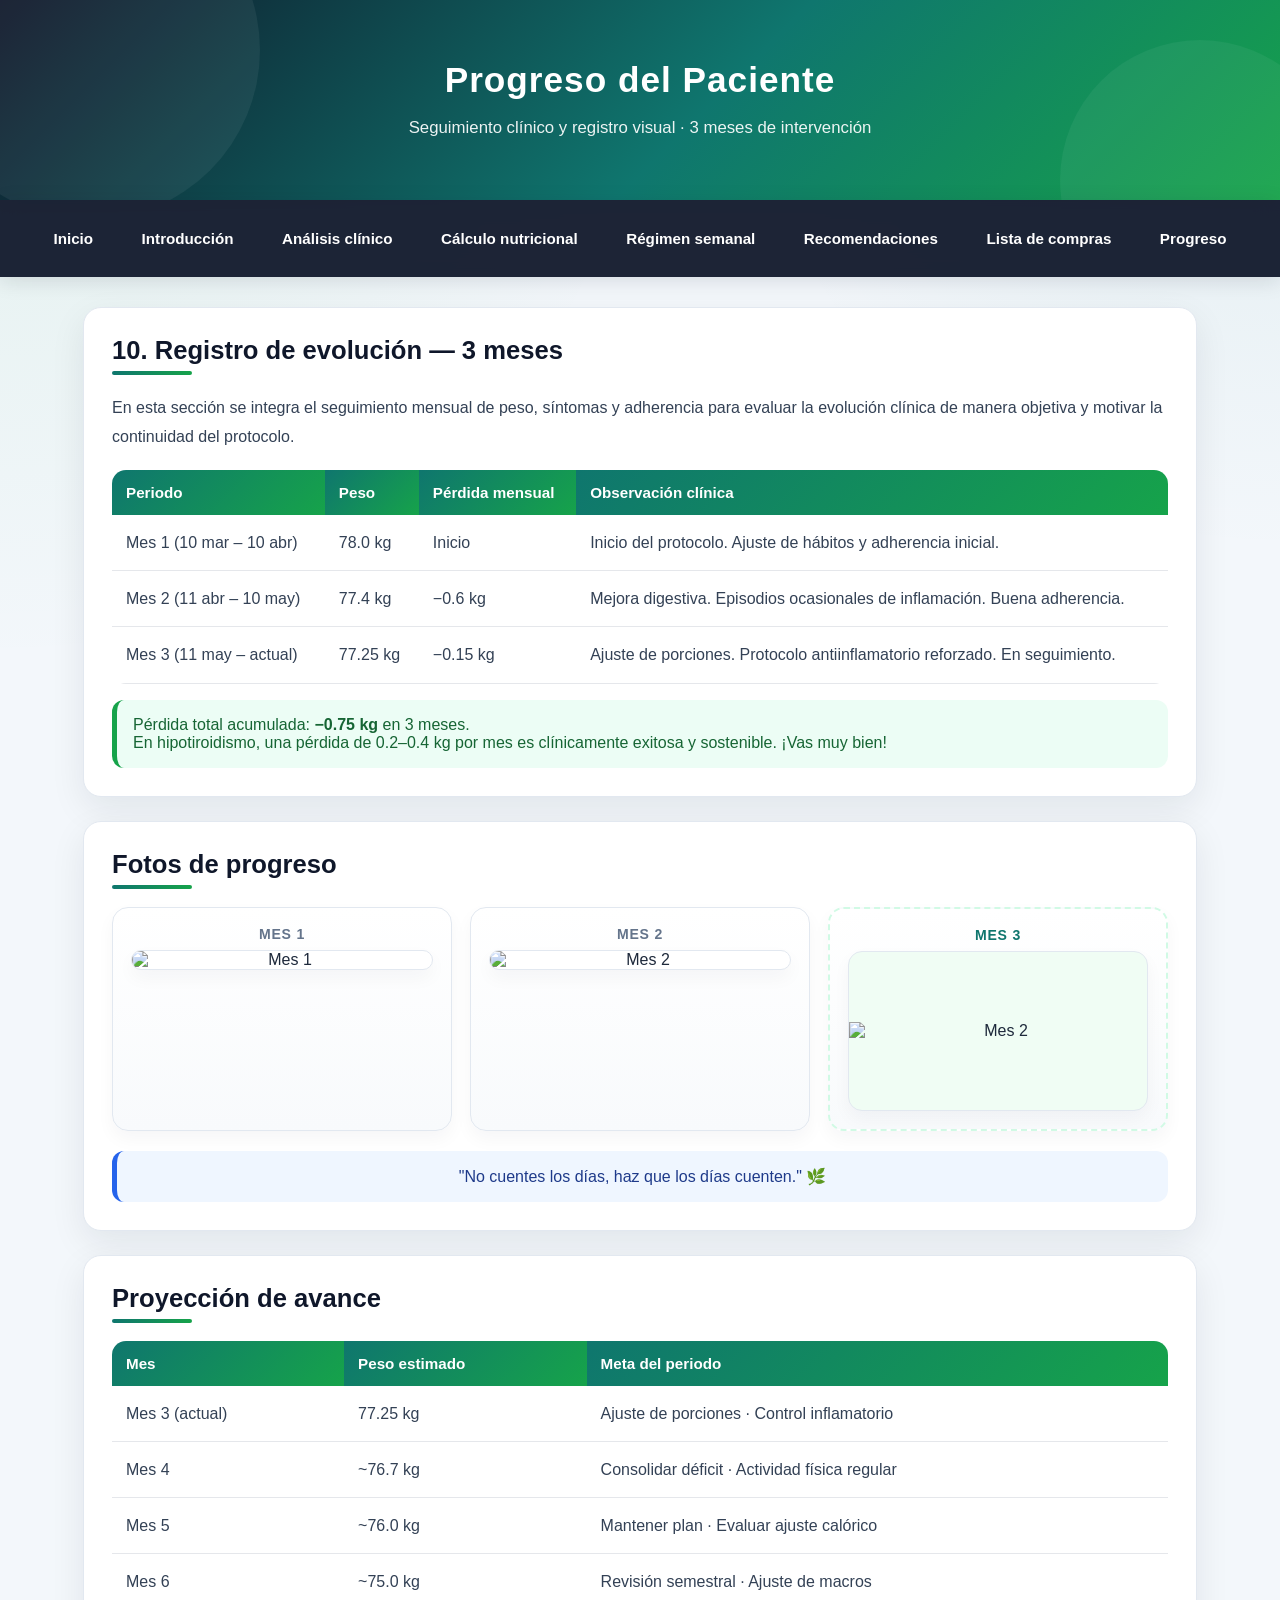
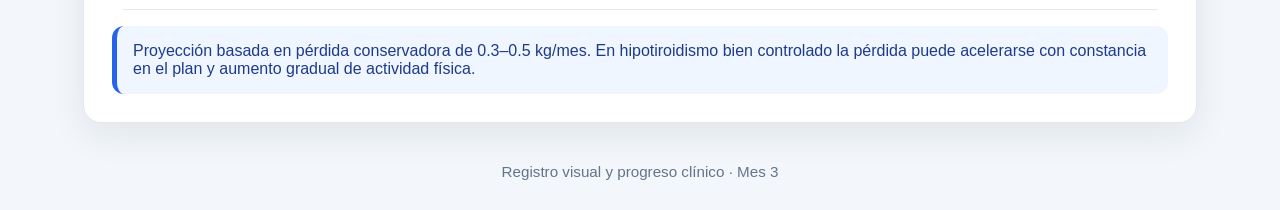
==== progreso.html @ e20f90f9 "Add files via upload" ====
<!DOCTYPE html>
<html lang="es">
<head>
    <meta charset="UTF-8">
    <meta name="viewport" content="width=device-width, initial-scale=1.0">
    <title>Progreso y Registro Visual — Mes 3</title>
    <link rel="stylesheet" href="estilos.css">
</head>
<body>

<header>
    <h1>Progreso del Paciente</h1>
    <p>Seguimiento clínico y registro visual · 3 meses de intervención</p>
</header>

<nav>
    <a href="index.html">Inicio</a>
    <a href="introduccion.html">Introducción</a>
    <a href="analisis.html">Análisis clínico</a>
    <a href="calculo.html">Cálculo nutricional</a>
    <a href="menu.html">Régimen semanal</a>
    <a href="recomendaciones.html">Recomendaciones</a>
    <a href="compras.html">Lista de compras</a>
    <a href="progreso.html">Progreso</a>
</nav>

<main>

    <div class="section-box">
        <h2>10. Registro de evolución — 3 meses</h2>
        <p>
            En esta sección se integra el seguimiento mensual de peso, síntomas y adherencia para evaluar
            la evolución clínica de manera objetiva y motivar la continuidad del protocolo.
        </p>

        <table>
            <tr>
                <th>Periodo</th>
                <th>Peso</th>
                <th>Pérdida mensual</th>
                <th>Observación clínica</th>
            </tr>
            <tr>
                <td>Mes 1 (10 mar – 10 abr)</td>
                <td>78.0 kg</td>
                <td>Inicio</td>
                <td>Inicio del protocolo. Ajuste de hábitos y adherencia inicial.</td>
            </tr>
            <tr>
                <td>Mes 2 (11 abr – 10 may)</td>
                <td>77.4 kg</td>
                <td>−0.6 kg</td>
                <td>Mejora digestiva. Episodios ocasionales de inflamación. Buena adherencia.</td>
            </tr>
            <tr>
                <td>Mes 3 (11 may – actual)</td>
                <td>77.25 kg</td>
                <td>−0.15 kg</td>
                <td>Ajuste de porciones. Protocolo antiinflamatorio reforzado. En seguimiento.</td>
            </tr>
        </table>

        <div class="success">
            Pérdida total acumulada: <strong>−0.75 kg</strong> en 3 meses.<br>
            En hipotiroidismo, una pérdida de 0.2–0.4 kg por mes es clínicamente exitosa y sostenible. ¡Vas muy bien!
        </div>
    </div>

    <div class="section-box">
        <h2>Fotos de progreso</h2>

        <div class="grid" style="justify-content: center;">
            <div class="card" style="text-align: center;">
                <strong>MES 1</strong>
                <div class="image-box">
                    <img src="AVANCE/AVANCE1A.jpeg" alt="Mes 1">
                </div>
            </div>

            <div class="card" style="text-align: center;">
                <strong>MES 2</strong>
                <div class="image-box">
                    <img src="AVANCE/AVANCE1B.jpeg" alt="Mes 2">
                </div>
            </div>

            <div class="card" style="text-align: center; border: 2px dashed #d1fae5;">
                <strong style="color: #0f766e;">MES 3</strong>
                <div class="image-box" style="background: #f0fdf4; min-height: 160px; display:flex; align-items:center; justify-content:center;">
                    <img src="AVANCE/AVANCE1C.jpeg" alt="Mes 2">
                </div>
            </div>
        </div>

        <div class="note" style="text-align: center; margin-top: 20px;">
            "No cuentes los días, haz que los días cuenten." 🌿
        </div>
    </div>

    <div class="section-box">
        <h2>Proyección de avance</h2>
        <table>
            <tr>
                <th>Mes</th>
                <th>Peso estimado</th>
                <th>Meta del periodo</th>
            </tr>
            <tr>
                <td>Mes 3 (actual)</td>
                <td>77.25 kg</td>
                <td>Ajuste de porciones · Control inflamatorio</td>
            </tr>
            <tr>
                <td>Mes 4</td>
                <td>~76.7 kg</td>
                <td>Consolidar déficit · Actividad física regular</td>
            </tr>
            <tr>
                <td>Mes 5</td>
                <td>~76.0 kg</td>
                <td>Mantener plan · Evaluar ajuste calórico</td>
            </tr>
            <tr>
                <td>Mes 6</td>
                <td>~75.0 kg</td>
                <td>Revisión semestral · Ajuste de macros</td>
            </tr>
        </table>
        <div class="note">
            Proyección basada en pérdida conservadora de 0.3–0.5 kg/mes. En hipotiroidismo bien controlado
            la pérdida puede acelerarse con constancia en el plan y aumento gradual de actividad física.
        </div>
    </div>

</main>

<div class="footer">
    Registro visual y progreso clínico · Mes 3
</div>

</body>
</html>
---- estilos.css ----
*{
    box-sizing: border-box;
}

:root{
    --bg: #f3f7fb;
    --white: #ffffff;
    --text: #1e293b;
    --muted: #64748b;
    --primary: #0f766e;
    --primary-2: #16a34a;
    --primary-3: #d1fae5;
    --dark: #0f172a;
    --border: #e2e8f0;
    --shadow: 0 12px 35px rgba(15, 23, 42, 0.08);
    --radius: 18px;
}

body{
    margin: 0;
    font-family: "Segoe UI", Tahoma, Geneva, Verdana, sans-serif;
    background:
        radial-gradient(circle at top left, rgba(22,163,74,0.08), transparent 30%),
        radial-gradient(circle at top right, rgba(15,118,110,0.08), transparent 25%),
        var(--bg);
    color: var(--text);
}

header{
    background: linear-gradient(135deg, #0f172a 0%, #0f766e 55%, #16a34a 100%);
    color: white;
    padding: 60px 20px 40px;
    text-align: center;
    position: relative;
    overflow: hidden;
}

header::before{
    content: "";
    position: absolute;
    width: 340px;
    height: 340px;
    background: rgba(255,255,255,0.06);
    border-radius: 50%;
    top: -120px;
    left: -80px;
}

header::after{
    content: "";
    position: absolute;
    width: 280px;
    height: 280px;
    background: rgba(255,255,255,0.05);
    border-radius: 50%;
    bottom: -120px;
    right: -60px;
}

header h1{
    position: relative;
    margin: 0;
    font-size: 2.2rem;
    letter-spacing: 1px;
    z-index: 1;
}

header p{
    position: relative;
    margin-top: 12px;
    font-size: 1.05rem;
    color: rgba(255,255,255,0.92);
    z-index: 1;
}

nav{
    position: sticky;
    top: 0;
    z-index: 1000;
    background: rgba(15, 23, 42, 0.94);
    backdrop-filter: blur(10px);
    padding: 14px 10px;
    text-align: center;
    box-shadow: 0 4px 20px rgba(15,23,42,0.12);
}

nav a{
    color: white;
    text-decoration: none;
    margin: 6px 8px;
    padding: 10px 14px;
    display: inline-block;
    border-radius: 999px;
    font-weight: 600;
    transition: all 0.25s ease;
    font-size: 0.95rem;
}

nav a:hover{
    background: rgba(255,255,255,0.12);
    transform: translateY(-1px);
}

main{
    max-width: 1150px;
    margin: 30px auto;
    padding: 0 18px;
}

.section-box{
    background: var(--white);
    border: 1px solid var(--border);
    border-radius: var(--radius);
    box-shadow: var(--shadow);
    padding: 28px;
    margin-bottom: 24px;
}

.hero{
    background: linear-gradient(135deg, rgba(15,118,110,0.08), rgba(22,163,74,0.08));
    border: 1px solid #c7f9e5;
    border-radius: 22px;
    padding: 30px;
    box-shadow: var(--shadow);
}

.hero h2{
    margin-top: 0;
    font-size: 1.8rem;
    color: var(--dark);
}

.hero p{
    color: var(--muted);
    font-size: 1.05rem;
    line-height: 1.8;
}

.badge{
    display: inline-block;
    background: #dcfce7;
    color: #166534;
    padding: 8px 14px;
    border-radius: 999px;
    font-size: 0.9rem;
    font-weight: 700;
    margin-bottom: 14px;
}

h2{
    font-size: 1.6rem;
    color: #0f172a;
    margin-top: 0;
    margin-bottom: 18px;
    position: relative;
    padding-bottom: 10px;
}

h2::after{
    content: "";
    position: absolute;
    left: 0;
    bottom: 0;
    width: 80px;
    height: 4px;
    border-radius: 999px;
    background: linear-gradient(90deg, var(--primary), var(--primary-2));
}

h3{
    color: #0f766e;
    margin-top: 28px;
    margin-bottom: 12px;
}

p{
    line-height: 1.85;
    color: #334155;
}

ul{
    padding-left: 20px;
    color: #334155;
    line-height: 1.9;
}

li{
    margin-bottom: 6px;
}

.grid{
    display: grid;
    grid-template-columns: repeat(auto-fit, minmax(240px, 1fr));
    gap: 18px;
}

.card{
    background: linear-gradient(180deg, #ffffff, #f8fafc);
    border: 1px solid var(--border);
    border-radius: 16px;
    padding: 18px;
    box-shadow: 0 8px 18px rgba(15,23,42,0.04);
}

.card strong{
    display: block;
    font-size: 0.88rem;
    text-transform: uppercase;
    letter-spacing: .8px;
    color: var(--muted);
    margin-bottom: 8px;
}

.card span{
    font-size: 1.02rem;
    font-weight: 700;
    color: var(--dark);
}

.highlight{
    color: var(--primary);
    font-weight: 700;
}

.kpi-row{
    display: grid;
    grid-template-columns: repeat(auto-fit, minmax(180px, 1fr));
    gap: 16px;
    margin-top: 18px;
}

.kpi{
    background: linear-gradient(135deg, #0f766e, #16a34a);
    color: white;
    padding: 20px;
    border-radius: 16px;
    box-shadow: var(--shadow);
}

.kpi small{
    display: block;
    opacity: .85;
    font-size: .85rem;
    margin-bottom: 8px;
    text-transform: uppercase;
    letter-spacing: 1px;
}

.kpi b{
    font-size: 1.4rem;
}

table{
    width: 100%;
    border-collapse: collapse;
    margin-top: 18px;
    overflow: hidden;
    border-radius: 14px;
    background: white;
}

th{
    background: linear-gradient(135deg, #0f766e, #16a34a);
    color: white;
    text-align: left;
    padding: 14px;
    font-size: 0.95rem;
}

td{
    padding: 14px;
    border-bottom: 1px solid #e5e7eb;
    vertical-align: top;
    line-height: 1.7;
    color: #334155;
}

tr:hover td{
    background: #f8fafc;
}

.note{
    background: #eff6ff;
    border-left: 5px solid #2563eb;
    padding: 16px;
    border-radius: 12px;
    color: #1e3a8a;
    margin-top: 16px;
}

.success{
    background: #ecfdf5;
    border-left: 5px solid #16a34a;
    padding: 16px;
    border-radius: 12px;
    color: #166534;
    margin-top: 16px;
}

.image-box{
    width: 100%;
    border-radius: 14px;
    overflow: hidden;
    border: 1px solid var(--border);
    background: #fff;
    box-shadow: 0 8px 18px rgba(15,23,42,0.04);
}

.image-box img{
    width: 100%;
    display: block;
    object-fit: cover;
}

.footer{
    text-align: center;
    color: var(--muted);
    padding: 10px 20px 30px;
    font-size: 0.95rem;
}

@media (max-width: 768px){
    header{
        padding: 46px 16px 30px;
    }

    header h1{
        font-size: 1.65rem;
    }

    nav a{
        margin: 4px;
        padding: 8px 10px;
        font-size: 0.9rem;
    }

    .section-box, .hero{
        padding: 20px;
    }

    th, td{
        padding: 10px;
        font-size: 0.92rem;
    }
}
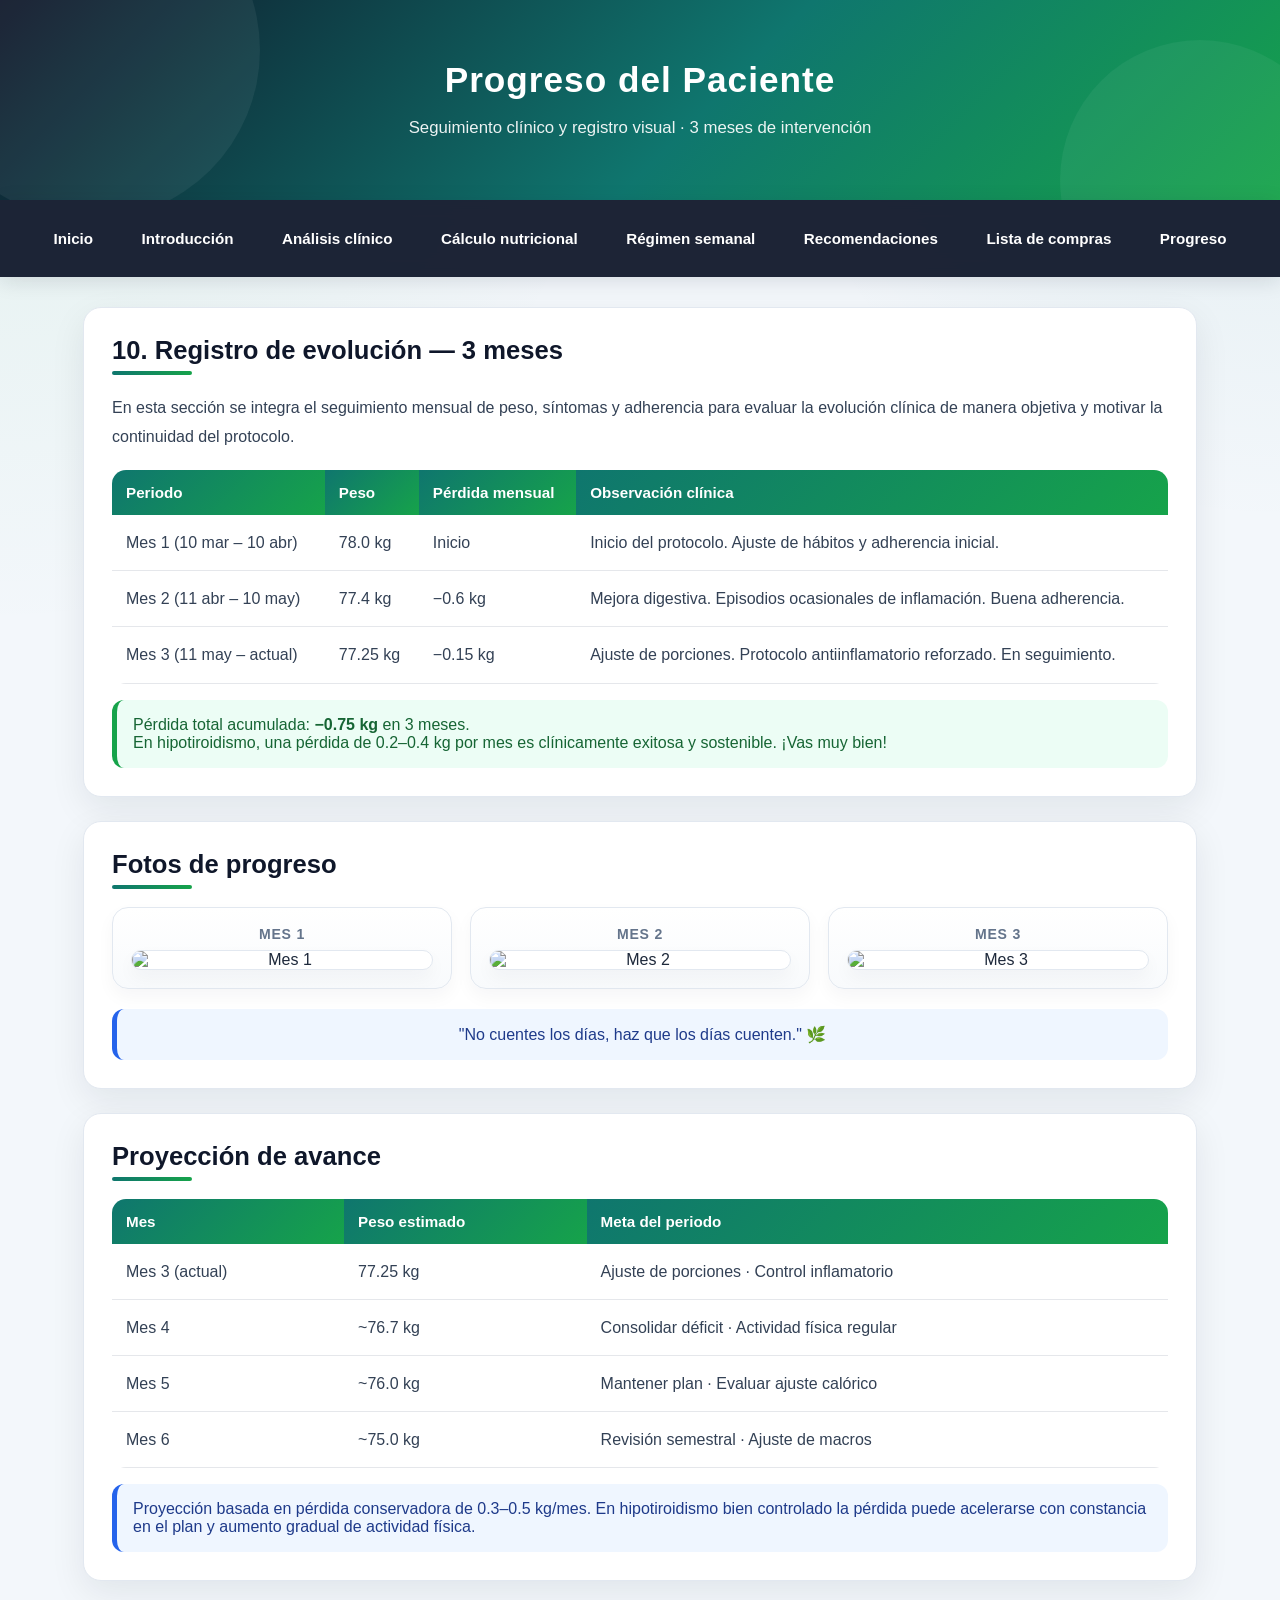
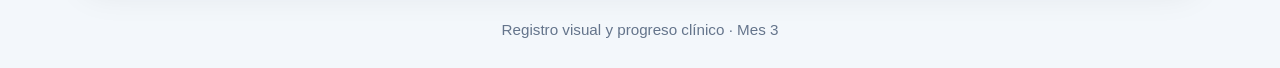
==== commit bf5eb191: "Update progreso.html" ====
--- a/progreso.html
+++ b/progreso.html
@@ -73,21 +73,21 @@
             <div class="card" style="text-align: center;">
                 <strong>MES 1</strong>
                 <div class="image-box">
-                    <img src="AVANCE/AVANCE1A.jpeg" alt="Mes 1">
+                    <img src="AVANCE1A.jpeg" alt="Mes 1">
                 </div>
             </div>
 
             <div class="card" style="text-align: center;">
                 <strong>MES 2</strong>
                 <div class="image-box">
-                    <img src="AVANCE/AVANCE1B.jpeg" alt="Mes 2">
+                    <img src="AVANCE1B.jpeg" alt="Mes 2">
                 </div>
             </div>
 
-            <div class="card" style="text-align: center; border: 2px dashed #d1fae5;">
-                <strong style="color: #0f766e;">MES 3</strong>
-                <div class="image-box" style="background: #f0fdf4; min-height: 160px; display:flex; align-items:center; justify-content:center;">
-                    <img src="AVANCE/AVANCE1C.jpeg" alt="Mes 2">
+            <div class="card" style="text-align: center;">
+                <strong>MES 3</strong>
+                <div class="image-box">
+                    <img src="AVANCE1C.jpeg" alt="Mes 3">
                 </div>
             </div>
         </div>
@@ -129,7 +129,7 @@
         <div class="note">
             Proyección basada en pérdida conservadora de 0.3–0.5 kg/mes. En hipotiroidismo bien controlado
             la pérdida puede acelerarse con constancia en el plan y aumento gradual de actividad física.
-        </div>
+            </div>
     </div>
 
 </main>
